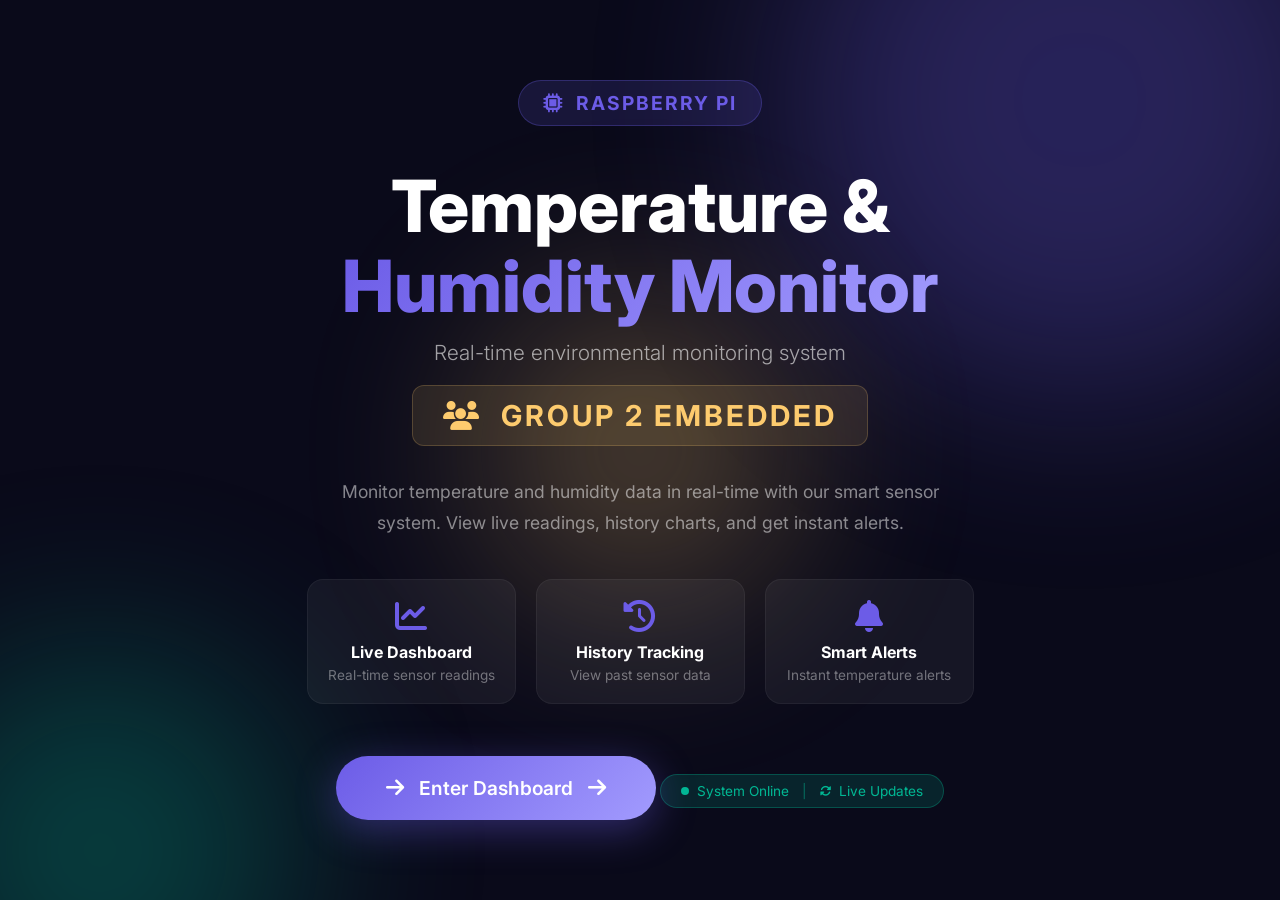
==== templates/index.html @ df996b07 "Add files via upload" ====
﻿<!DOCTYPE html>
<html lang="en">
<head>
    <meta charset="UTF-8" />
    <meta name="viewport" content="width=device-width, initial-scale=1.0" />
    <title>DHT11 Sensor Monitor</title>
    <link href="https://fonts.googleapis.com/css2?family=Inter:wght@300;400;600;700;800&display=swap" rel="stylesheet" />
    <link rel="stylesheet" href="https://cdnjs.cloudflare.com/ajax/libs/font-awesome/6.4.0/css/all.min.css" />
    <style>
        * { margin: 0; padding: 0; box-sizing: border-box; }
        body {
            font-family: 'Inter', sans-serif;
            background: #0a0a1a;
            color: white;
            min-height: 100vh;
            display: flex;
            align-items: center;
            justify-content: center;
            overflow: hidden;
        }
        .bg-animation {
            position: fixed;
            top: 0;
            left: 0;
            width: 100%;
            height: 100%;
            z-index: 0;
        }
        .orb {
            position: absolute;
            border-radius: 50%;
            filter: blur(100px);
            opacity: 0.3;
            animation: orbFloat 20s ease-in-out infinite;
        }
        .orb-1 { width: 600px; height: 600px; background: #6c5ce7; top: -200px; right: -100px; }
        .orb-2 { width: 400px; height: 400px; background: #00b894; bottom: -150px; left: -100px; animation-delay: -7s; }
        .orb-3 { width: 300px; height: 300px; background: #fdcb6e; top: 50%; left: 50%; transform: translate(-50%, -50%); animation-delay: -14s; }
        @keyframes orbFloat {
            0%, 100% { transform: translate(0, 0) scale(1); }
            33% { transform: translate(50px, -50px) scale(1.1); }
            66% { transform: translate(-50px, 50px) scale(0.9); }
        }
        .container {
            position: relative;
            z-index: 1;
            text-align: center;
            max-width: 900px;
            padding: 40px;
        }
        .logo {
            display: inline-flex;
            align-items: center;
            gap: 12px;
            font-size: 1.2rem;
            font-weight: 700;
            color: #6c5ce7;
            background: rgba(108, 92, 231, 0.15);
            padding: 10px 24px;
            border-radius: 50px;
            border: 1px solid rgba(108, 92, 231, 0.3);
            margin-bottom: 40px;
            letter-spacing: 2px;
        }
        .main-title {
            font-size: 4.5rem;
            font-weight: 800;
            line-height: 1.1;
            margin-bottom: 15px;
        }
        .main-title span {
            background: linear-gradient(135deg, #6c5ce7, #a29bfe);
            -webkit-background-clip: text;
            -webkit-text-fill-color: transparent;
        }
        .subtitle {
            font-size: 1.3rem;
            color: rgba(255, 255, 255, 0.6);
            margin-bottom: 10px;
            font-weight: 300;
        }
        .group-name {
            font-size: 1.8rem;
            font-weight: 700;
            color: #fdcb6e;
            margin: 10px 0 30px;
            letter-spacing: 3px;
            text-transform: uppercase;
            background: rgba(253, 203, 110, 0.1);
            padding: 12px 30px;
            border-radius: 12px;
            display: inline-block;
            border: 1px solid rgba(253, 203, 110, 0.2);
        }
        .group-name i { margin-right: 10px; }
        .description {
            font-size: 1.1rem;
            color: rgba(255, 255, 255, 0.5);
            max-width: 600px;
            margin: 0 auto 40px;
            line-height: 1.8;
        }
        .features {
            display: grid;
            grid-template-columns: repeat(3, 1fr);
            gap: 20px;
            margin: 30px 0 40px;
        }
        .feature-item {
            background: rgba(255, 255, 255, 0.05);
            padding: 20px;
            border-radius: 16px;
            border: 1px solid rgba(255, 255, 255, 0.05);
            transition: all 0.3s ease;
        }
        .feature-item:hover {
            transform: translateY(-5px);
            background: rgba(255, 255, 255, 0.08);
            border-color: rgba(108, 92, 231, 0.2);
        }
        .feature-item i {
            font-size: 2rem;
            color: #6c5ce7;
            margin-bottom: 10px;
        }
        .feature-item h4 { font-size: 1rem; margin-bottom: 5px; }
        .feature-item p { font-size: 0.85rem; color: rgba(255, 255, 255, 0.4); }
        .dashboard-btn {
            display: inline-flex;
            align-items: center;
            gap: 15px;
            background: linear-gradient(135deg, #6c5ce7, #a29bfe);
            color: white;
            padding: 20px 50px;
            border-radius: 60px;
            text-decoration: none;
            font-size: 1.2rem;
            font-weight: 600;
            transition: all 0.4s ease;
            border: none;
            cursor: pointer;
            position: relative;
            overflow: hidden;
            box-shadow: 0 10px 40px rgba(108, 92, 231, 0.4);
        }
        .dashboard-btn:hover {
            transform: translateY(-5px) scale(1.02);
            box-shadow: 0 20px 60px rgba(108, 92, 231, 0.6);
        }
        .dashboard-btn i {
            font-size: 1.3rem;
            transition: transform 0.3s ease;
        }
        .dashboard-btn:hover i { transform: translateX(8px); }
        .status-badge {
            display: inline-flex;
            align-items: center;
            gap: 8px;
            background: rgba(0, 184, 148, 0.15);
            padding: 8px 20px;
            border-radius: 50px;
            border: 1px solid rgba(0, 184, 148, 0.3);
            font-size: 0.85rem;
            color: #00b894;
            margin-top: 30px;
        }
        .status-dot {
            width: 8px;
            height: 8px;
            border-radius: 50%;
            background: #00b894;
            animation: pulseDot 2s ease-in-out infinite;
        }
        @keyframes pulseDot {
            0%, 100% { opacity: 1; transform: scale(1); }
            50% { opacity: 0.5; transform: scale(0.8); }
        }
        @media (max-width: 768px) {
            .main-title { font-size: 2.8rem; }
            .features { grid-template-columns: 1fr; }
            .container { padding: 20px; }
            .group-name { font-size: 1.2rem; padding: 10px 20px; }
            .dashboard-btn { padding: 16px 35px; font-size: 1rem; }
            .logo { font-size: 0.9rem; padding: 8px 18px; }
        }
        @media (max-width: 480px) {
            .main-title { font-size: 2rem; }
            .subtitle { font-size: 1rem; }
        }
    </style>
</head>
<body>
    <div class="bg-animation">
        <div class="orb orb-1"></div>
        <div class="orb orb-2"></div>
        <div class="orb orb-3"></div>
    </div>
    <div class="container">
        <div class="logo"><i class="fas fa-microchip"></i> RASPBERRY PI</div>
        <h1 class="main-title">Temperature &<br /><span>Humidity Monitor</span></h1>
        <p class="subtitle">Real-time environmental monitoring system</p>
        <div class="group-name"><i class="fas fa-users"></i> Group 2 Embedded</div>
        <p class="description">Monitor temperature and humidity data in real-time with our smart sensor system. View live readings, history charts, and get instant alerts.</p>
        <div class="features">
            <div class="feature-item"><i class="fas fa-chart-line"></i><h4>Live Dashboard</h4><p>Real-time sensor readings</p></div>
            <div class="feature-item"><i class="fas fa-history"></i><h4>History Tracking</h4><p>View past sensor data</p></div>
            <div class="feature-item"><i class="fas fa-bell"></i><h4>Smart Alerts</h4><p>Instant temperature alerts</p></div>
        </div>
        <a href="/dashboard" class="dashboard-btn">
            <i class="fas fa-arrow-right"></i> Enter Dashboard <i class="fas fa-arrow-right"></i>
        </a>
        <div class="status-badge">
            <span class="status-dot"></span> System Online <span style="opacity:0.5; margin:0 5px;">|</span>
            <i class="fas fa-sync-alt" style="font-size:0.7rem;"></i> Live Updates
        </div>
    </div>
</body>
</html>
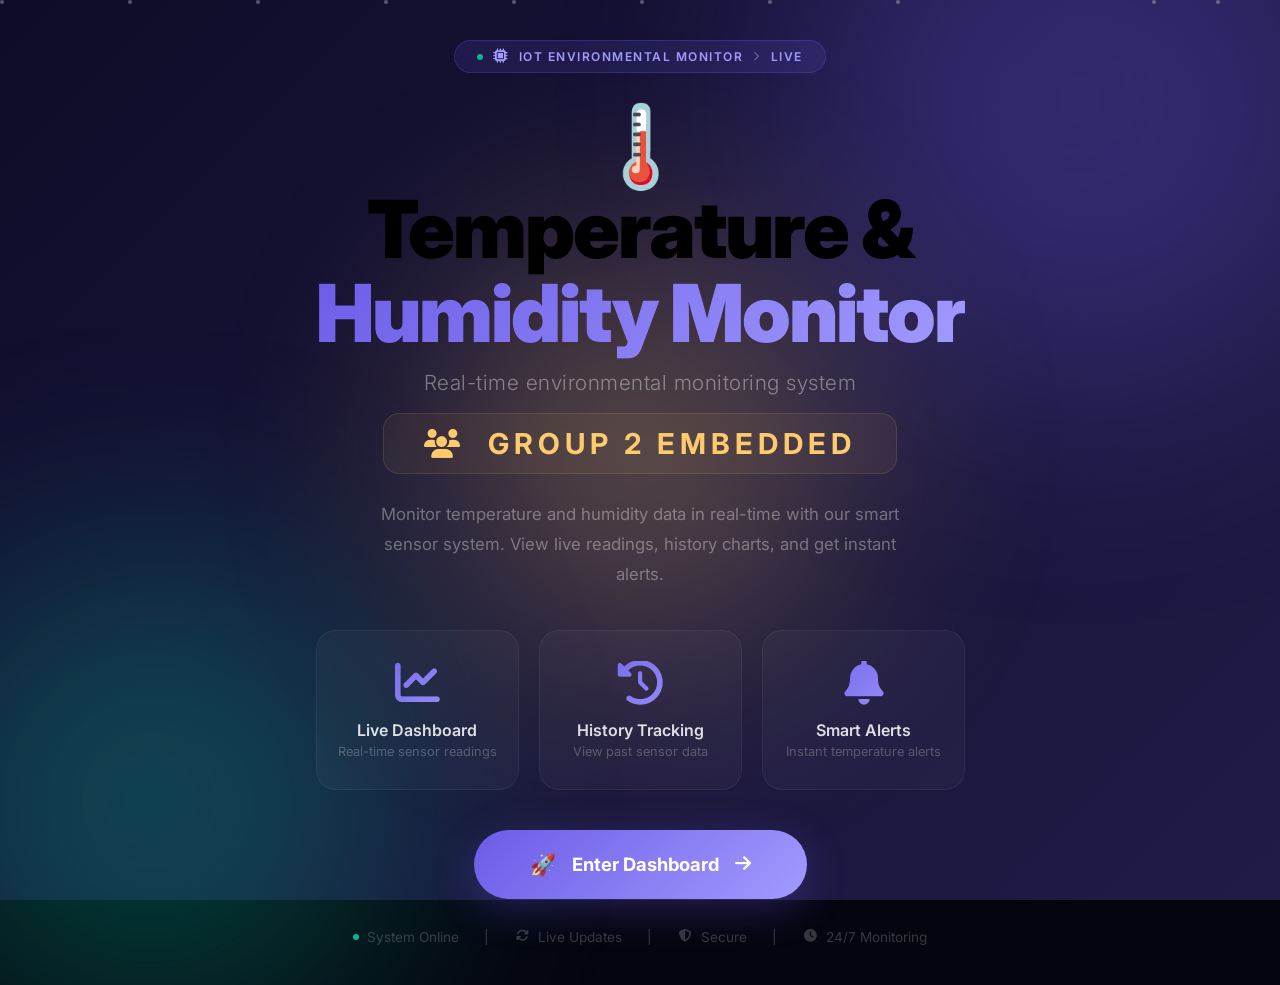
==== commit 18083665: "Add files via upload" ====
--- a/templates/index.html
+++ b/templates/index.html
@@ -4,215 +4,554 @@
     <meta charset="UTF-8" />
     <meta name="viewport" content="width=device-width, initial-scale=1.0" />
     <title>DHT11 Sensor Monitor</title>
-    <link href="https://fonts.googleapis.com/css2?family=Inter:wght@300;400;600;700;800&display=swap" rel="stylesheet" />
+    <link href="https://fonts.googleapis.com/css2?family=Inter:wght@300;400;600;700;800;900&display=swap" rel="stylesheet" />
     <link rel="stylesheet" href="https://cdnjs.cloudflare.com/ajax/libs/font-awesome/6.4.0/css/all.min.css" />
+    <link rel="stylesheet" href="{{ url_for('static', filename='style.css') }}" />
     <style>
-        * { margin: 0; padding: 0; box-sizing: border-box; }
+        /* ===== RESET & BASE ===== */
+        * {
+            margin: 0;
+            padding: 0;
+            box-sizing: border-box;
+        }
+
         body {
-            font-family: 'Inter', sans-serif;
-            background: #0a0a1a;
-            color: white;
+            font-family: 'Inter', -apple-system, BlinkMacSystemFont, sans-serif;
             min-height: 100vh;
             display: flex;
             align-items: center;
             justify-content: center;
+            background: #050510;
             overflow: hidden;
-        }
-        .bg-animation {
+            position: relative;
+        }
+
+        /* ===== ANIMATED GRADIENT BACKGROUND ===== */
+        .bg-gradient {
             position: fixed;
             top: 0;
             left: 0;
             width: 100%;
             height: 100%;
             z-index: 0;
-        }
+            background: linear-gradient(135deg, #0f0c29, #302b63, #24243e);
+            background-size: 400% 400%;
+            animation: gradientBG 15s ease-in-out infinite;
+        }
+
+        @keyframes gradientBG {
+            0% { background-position: 0% 50%; }
+            50% { background-position: 100% 50%; }
+            100% { background-position: 0% 50%; }
+        }
+
+        /* ===== FLOATING ORBS ===== */
         .orb {
-            position: absolute;
+            position: fixed;
             border-radius: 50%;
-            filter: blur(100px);
+            filter: blur(120px);
             opacity: 0.3;
-            animation: orbFloat 20s ease-in-out infinite;
-        }
-        .orb-1 { width: 600px; height: 600px; background: #6c5ce7; top: -200px; right: -100px; }
-        .orb-2 { width: 400px; height: 400px; background: #00b894; bottom: -150px; left: -100px; animation-delay: -7s; }
-        .orb-3 { width: 300px; height: 300px; background: #fdcb6e; top: 50%; left: 50%; transform: translate(-50%, -50%); animation-delay: -14s; }
+            pointer-events: none;
+            z-index: 0;
+            animation: orbFloat 25s ease-in-out infinite;
+        }
+
+        .orb-1 {
+            width: 600px;
+            height: 600px;
+            background: #6c5ce7;
+            top: -200px;
+            right: -100px;
+            animation-delay: 0s;
+        }
+
+        .orb-2 {
+            width: 500px;
+            height: 500px;
+            background: #00b894;
+            bottom: -150px;
+            left: -100px;
+            animation-delay: -8s;
+            animation-direction: reverse;
+        }
+
+        .orb-3 {
+            width: 400px;
+            height: 400px;
+            background: #fdcb6e;
+            top: 50%;
+            left: 50%;
+            transform: translate(-50%, -50%);
+            animation-delay: -15s;
+        }
+
         @keyframes orbFloat {
             0%, 100% { transform: translate(0, 0) scale(1); }
-            33% { transform: translate(50px, -50px) scale(1.1); }
-            66% { transform: translate(-50px, 50px) scale(0.9); }
-        }
-        .container {
+            33% { transform: translate(80px, -80px) scale(1.2); }
+            66% { transform: translate(-80px, 80px) scale(0.8); }
+        }
+
+        /* ===== FLOATING PARTICLES ===== */
+        .particles {
+            position: fixed;
+            top: 0;
+            left: 0;
+            width: 100%;
+            height: 100%;
+            z-index: 0;
+            pointer-events: none;
+            overflow: hidden;
+        }
+
+        .particle {
+            position: absolute;
+            width: 4px;
+            height: 4px;
+            background: rgba(255, 255, 255, 0.3);
+            border-radius: 50%;
+            animation: particleFloat 20s linear infinite;
+        }
+
+        .particle:nth-child(1) { left: 10%; animation-delay: 0s; animation-duration: 18s; }
+        .particle:nth-child(2) { left: 20%; animation-delay: 3s; animation-duration: 22s; }
+        .particle:nth-child(3) { left: 30%; animation-delay: 6s; animation-duration: 16s; }
+        .particle:nth-child(4) { left: 40%; animation-delay: 9s; animation-duration: 20s; }
+        .particle:nth-child(5) { left: 50%; animation-delay: 2s; animation-duration: 24s; }
+        .particle:nth-child(6) { left: 60%; animation-delay: 5s; animation-duration: 19s; }
+        .particle:nth-child(7) { left: 70%; animation-delay: 8s; animation-duration: 21s; }
+        .particle:nth-child(😎) { left: 80%; animation-delay: 1s; animation-duration: 17s; }
+        .particle:nth-child(9) { left: 90%; animation-delay: 4s; animation-duration: 23s; }
+        .particle:nth-child(10) { left: 95%; animation-delay: 7s; animation-duration: 20s; }
+
+        @keyframes particleFloat {
+            0% { transform: translateY(100vh) scale(0); opacity: 0; }
+            10% { opacity: 1; }
+            90% { opacity: 1; }
+            100% { transform: translateY(-10vh) scale(1); opacity: 0; }
+        }
+
+        /* ===== MAIN CONTAINER ===== */
+        .landing-container {
             position: relative;
             z-index: 1;
             text-align: center;
-            max-width: 900px;
+            max-width: 1100px;
             padding: 40px;
-        }
-        .logo {
+            animation: fadeInUp 1s ease-out;
+        }
+
+        @keyframes fadeInUp {
+            from {
+                opacity: 0;
+                transform: translateY(40px);
+            }
+            to {
+                opacity: 1;
+                transform: translateY(0);
+            }
+        }
+
+        /* ===== BADGE ===== */
+        .badge {
             display: inline-flex;
             align-items: center;
-            gap: 12px;
-            font-size: 1.2rem;
-            font-weight: 700;
-            color: #6c5ce7;
+            gap: 10px;
+            padding: 8px 22px;
             background: rgba(108, 92, 231, 0.15);
-            padding: 10px 24px;
+            border: 1px solid rgba(108, 92, 231, 0.25);
             border-radius: 50px;
-            border: 1px solid rgba(108, 92, 231, 0.3);
-            margin-bottom: 40px;
-            letter-spacing: 2px;
-        }
-        .main-title {
-            font-size: 4.5rem;
-            font-weight: 800;
-            line-height: 1.1;
+            font-size: 0.75rem;
+            font-weight: 600;
+            color: #a29bfe;
+            letter-spacing: 1.5px;
+            text-transform: uppercase;
+            backdrop-filter: blur(10px);
+            margin-bottom: 30px;
+            animation: fadeInUp 1s ease-out 0.2s both;
+        }
+
+        .badge i {
+            font-size: 0.9rem;
+        }
+
+        .badge .dot {
+            width: 6px;
+            height: 6px;
+            border-radius: 50%;
+            background: #00b894;
+            animation: pulseDot 2s ease-in-out infinite;
+        }
+
+        @keyframes pulseDot {
+            0%, 100% { opacity: 1; transform: scale(1); }
+            50% { opacity: 0.4; transform: scale(0.7); }
+        }
+
+        /* ===== TITLE ===== */
+        .title {
+            font-size: 5rem;
+            font-weight: 900;
+            line-height: 1.05;
             margin-bottom: 15px;
-        }
-        .main-title span {
-            background: linear-gradient(135deg, #6c5ce7, #a29bfe);
+            letter-spacing: -2px;
+            animation: fadeInUp 1s ease-out 0.3s both;
+        }
+
+        .title .highlight {
+            background: linear-gradient(135deg, #6c5ce7, #a29bfe, #fdcb6e, #6c5ce7);
+            background-size: 300% 300%;
             -webkit-background-clip: text;
             -webkit-text-fill-color: transparent;
-        }
+            animation: gradientShift 5s ease-in-out infinite;
+        }
+
+        @keyframes gradientShift {
+            0%, 100% { background-position: 0% 50%; }
+            50% { background-position: 100% 50%; }
+        }
+
+        .title .icon {
+            display: inline-block;
+            animation: floatIcon 3s ease-in-out infinite;
+        }
+
+        @keyframes floatIcon {
+            0%, 100% { transform: translateY(0) rotate(0deg); }
+            50% { transform: translateY(-10px) rotate(5deg); }
+        }
+
+        /* ===== SUBTITLE ===== */
         .subtitle {
             font-size: 1.3rem;
-            color: rgba(255, 255, 255, 0.6);
-            margin-bottom: 10px;
+            color: rgba(255, 255, 255, 0.4);
             font-weight: 300;
-        }
+            margin-bottom: 8px;
+            letter-spacing: 0.5px;
+            animation: fadeInUp 1s ease-out 0.4s both;
+        }
+
+        /* ===== GROUP NAME ===== */
         .group-name {
             font-size: 1.8rem;
             font-weight: 700;
             color: #fdcb6e;
-            margin: 10px 0 30px;
-            letter-spacing: 3px;
+            margin: 10px 0 25px;
+            letter-spacing: 5px;
             text-transform: uppercase;
-            background: rgba(253, 203, 110, 0.1);
-            padding: 12px 30px;
-            border-radius: 12px;
+            background: rgba(253, 203, 110, 0.06);
+            padding: 12px 40px;
+            border-radius: 16px;
             display: inline-block;
-            border: 1px solid rgba(253, 203, 110, 0.2);
-        }
-        .group-name i { margin-right: 10px; }
+            border: 1px solid rgba(253, 203, 110, 0.12);
+            backdrop-filter: blur(10px);
+            animation: fadeInUp 1s ease-out 0.5s both;
+        }
+
+        .group-name i {
+            margin-right: 12px;
+            color: #fdcb6e;
+        }
+
+        /* ===== DESCRIPTION ===== */
         .description {
-            font-size: 1.1rem;
-            color: rgba(255, 255, 255, 0.5);
-            max-width: 600px;
+            font-size: 1.05rem;
+            color: rgba(255, 255, 255, 0.35);
+            max-width: 550px;
             margin: 0 auto 40px;
             line-height: 1.8;
-        }
-        .features {
+            animation: fadeInUp 1s ease-out 0.6s both;
+        }
+
+        /* ===== FEATURES GRID ===== */
+        .features-grid {
             display: grid;
             grid-template-columns: repeat(3, 1fr);
             gap: 20px;
-            margin: 30px 0 40px;
-        }
-        .feature-item {
-            background: rgba(255, 255, 255, 0.05);
-            padding: 20px;
-            border-radius: 16px;
+            margin: 0 0 40px;
+            width: 100%;
+            max-width: 800px;
+            animation: fadeInUp 1s ease-out 0.7s both;
+        }
+
+        .feature-card {
+            background: rgba(255, 255, 255, 0.03);
+            backdrop-filter: blur(20px);
+            padding: 30px 20px;
+            border-radius: 20px;
             border: 1px solid rgba(255, 255, 255, 0.05);
-            transition: all 0.3s ease;
-        }
-        .feature-item:hover {
-            transform: translateY(-5px);
-            background: rgba(255, 255, 255, 0.08);
+            transition: all 0.5s cubic-bezier(0.4, 0, 0.2, 1);
+            cursor: pointer;
+            position: relative;
+            overflow: hidden;
+        }
+
+        .feature-card::before {
+            content: '';
+            position: absolute;
+            top: 0;
+            left: 0;
+            right: 0;
+            height: 2px;
+            background: linear-gradient(90deg, transparent, #6c5ce7, transparent);
+            transform: scaleX(0);
+            transition: transform 0.5s ease;
+        }
+
+        .feature-card:hover::before {
+            transform: scaleX(1);
+        }
+
+        .feature-card:hover {
+            transform: translateY(-10px);
+            background: rgba(255, 255, 255, 0.06);
             border-color: rgba(108, 92, 231, 0.2);
-        }
-        .feature-item i {
-            font-size: 2rem;
-            color: #6c5ce7;
-            margin-bottom: 10px;
-        }
-        .feature-item h4 { font-size: 1rem; margin-bottom: 5px; }
-        .feature-item p { font-size: 0.85rem; color: rgba(255, 255, 255, 0.4); }
-        .dashboard-btn {
+            box-shadow: 0 20px 60px rgba(0, 0, 0, 0.4);
+        }
+
+        .feature-card i {
+            font-size: 2.8rem;
+            background: linear-gradient(135deg, #6c5ce7, #a29bfe);
+            -webkit-background-clip: text;
+            -webkit-text-fill-color: transparent;
+            margin-bottom: 14px;
+            display: block;
+        }
+
+        .feature-card h4 {
+            font-size: 1rem;
+            font-weight: 600;
+            margin-bottom: 4px;
+            color: rgba(255, 255, 255, 0.85);
+        }
+
+        .feature-card p {
+            font-size: 0.8rem;
+            color: rgba(255, 255, 255, 0.25);
+        }
+
+        /* ===== ENTER BUTTON ===== */
+        .enter-btn {
             display: inline-flex;
             align-items: center;
-            gap: 15px;
+            gap: 16px;
+            padding: 22px 56px;
             background: linear-gradient(135deg, #6c5ce7, #a29bfe);
+            border-radius: 60px;
             color: white;
-            padding: 20px 50px;
-            border-radius: 60px;
             text-decoration: none;
-            font-size: 1.2rem;
-            font-weight: 600;
+            font-size: 1.15rem;
+            font-weight: 700;
             transition: all 0.4s ease;
+            box-shadow: 0 10px 40px rgba(108, 92, 231, 0.3);
             border: none;
             cursor: pointer;
             position: relative;
             overflow: hidden;
-            box-shadow: 0 10px 40px rgba(108, 92, 231, 0.4);
-        }
-        .dashboard-btn:hover {
-            transform: translateY(-5px) scale(1.02);
-            box-shadow: 0 20px 60px rgba(108, 92, 231, 0.6);
-        }
-        .dashboard-btn i {
+            animation: fadeInUp 1s ease-out 0.8s both;
+        }
+
+        .enter-btn::before {
+            content: '';
+            position: absolute;
+            top: -50%;
+            left: -50%;
+            width: 200%;
+            height: 200%;
+            background: radial-gradient(circle, rgba(255, 255, 255, 0.1) 0%, transparent 70%);
+            opacity: 0;
+            transition: opacity 0.6s ease;
+        }
+
+        .enter-btn:hover::before {
+            opacity: 1;
+        }
+
+        .enter-btn::after {
+            content: '';
+            position: absolute;
+            top: 0;
+            left: -100%;
+            width: 100%;
+            height: 100%;
+            background: linear-gradient(90deg, transparent, rgba(255, 255, 255, 0.15), transparent);
+            transition: 0.8s;
+        }
+
+        .enter-btn:hover::after {
+            left: 100%;
+        }
+
+        .enter-btn:hover {
+            transform: translateY(-6px) scale(1.02);
+            box-shadow: 0 20px 60px rgba(108, 92, 231, 0.5);
+        }
+
+        .enter-btn i {
+            transition: transform 0.3s ease;
+        }
+
+        .enter-btn:hover i {
+            transform: translateX(10px);
+        }
+
+        .enter-btn .btn-icon {
             font-size: 1.3rem;
-            transition: transform 0.3s ease;
-        }
-        .dashboard-btn:hover i { transform: translateX(8px); }
-        .status-badge {
-            display: inline-flex;
+        }
+
+        /* ===== FOOTER STATUS ===== */
+        .footer-status {
+            display: flex;
+            align-items: center;
+            gap: 25px;
+            justify-content: center;
+            font-size: 0.85rem;
+            color: rgba(255, 255, 255, 0.2);
+            margin-top: 30px;
+            animation: fadeInUp 1s ease-out 0.9s both;
+        }
+
+        .footer-status span {
+            display: flex;
             align-items: center;
             gap: 8px;
-            background: rgba(0, 184, 148, 0.15);
-            padding: 8px 20px;
-            border-radius: 50px;
-            border: 1px solid rgba(0, 184, 148, 0.3);
-            font-size: 0.85rem;
-            color: #00b894;
-            margin-top: 30px;
-        }
-        .status-dot {
-            width: 8px;
-            height: 8px;
+        }
+
+        .footer-status .dot {
+            display: inline-block;
+            width: 6px;
+            height: 6px;
             border-radius: 50%;
             background: #00b894;
             animation: pulseDot 2s ease-in-out infinite;
         }
-        @keyframes pulseDot {
-            0%, 100% { opacity: 1; transform: scale(1); }
-            50% { opacity: 0.5; transform: scale(0.8); }
-        }
+
+        .footer-status i {
+            font-size: 0.8rem;
+        }
+
+        /* ===== RESPONSIVE ===== */
         @media (max-width: 768px) {
-            .main-title { font-size: 2.8rem; }
-            .features { grid-template-columns: 1fr; }
-            .container { padding: 20px; }
-            .group-name { font-size: 1.2rem; padding: 10px 20px; }
-            .dashboard-btn { padding: 16px 35px; font-size: 1rem; }
-            .logo { font-size: 0.9rem; padding: 8px 18px; }
-        }
+            .title { font-size: 2.8rem; }
+            .features-grid { grid-template-columns: 1fr; }
+            .landing-container { padding: 20px; }
+            .group-name { font-size: 1.2rem; padding: 10px 24px; letter-spacing: 3px; }
+            .enter-btn { padding: 18px 36px; font-size: 1rem; }
+            .badge { font-size: 0.65rem; padding: 6px 16px; }
+            .subtitle { font-size: 1rem; }
+            .footer-status { flex-wrap: wrap; gap: 12px; }
+        }
+
         @media (max-width: 480px) {
-            .main-title { font-size: 2rem; }
-            .subtitle { font-size: 1rem; }
+            .title { font-size: 2.2rem; }
+            .description { font-size: 0.95rem; }
+            .feature-card { padding: 24px 16px; }
+            .enter-btn { padding: 16px 28px; font-size: 0.95rem; }
+            .group-name { font-size: 1rem; letter-spacing: 2px; padding: 8px 16px; }
         }
     </style>
 </head>
 <body>
-    <div class="bg-animation">
-        <div class="orb orb-1"></div>
-        <div class="orb orb-2"></div>
-        <div class="orb orb-3"></div>
+    <!-- Background -->
+    <div class="bg-gradient"></div>
+
+    <!-- Floating Orbs -->
+    <div class="orb orb-1"></div>
+    <div class="orb orb-2"></div>
+    <div class="orb orb-3"></div>
+
+    <!-- Particles -->
+    <div class="particles">
+        <div class="particle"></div>
+        <div class="particle"></div>
+        <div class="particle"></div>
+        <div class="particle"></div>
+        <div class="particle"></div>
+        <div class="particle"></div>
+        <div class="particle"></div>
+        <div class="particle"></div>
+        <div class="particle"></div>
+        <div class="particle"></div>
     </div>
-    <div class="container">
-        <div class="logo"><i class="fas fa-microchip"></i> RASPBERRY PI</div>
-        <h1 class="main-title">Temperature &<br /><span>Humidity Monitor</span></h1>
+
+    <!-- Main Container -->
+    <div class="landing-container">
+        <!-- Badge -->
+        <div class="badge">
+            <span class="dot"></span>
+            <i class="fas fa-microchip"></i>
+            IoT Environmental Monitor
+            <i class="fas fa-chevron-right" style="font-size: 0.6rem; opacity: 0.5;"></i>
+            Live
+        </div>
+
+        <!-- Title -->
+        <h1 class="title">
+            <span class="icon">🌡️</span><br />
+            Temperature &<br />
+            <span class="highlight">Humidity Monitor</span>
+        </h1>
+
         <p class="subtitle">Real-time environmental monitoring system</p>
-        <div class="group-name"><i class="fas fa-users"></i> Group 2 Embedded</div>
-        <p class="description">Monitor temperature and humidity data in real-time with our smart sensor system. View live readings, history charts, and get instant alerts.</p>
-        <div class="features">
-            <div class="feature-item"><i class="fas fa-chart-line"></i><h4>Live Dashboard</h4><p>Real-time sensor readings</p></div>
-            <div class="feature-item"><i class="fas fa-history"></i><h4>History Tracking</h4><p>View past sensor data</p></div>
-            <div class="feature-item"><i class="fas fa-bell"></i><h4>Smart Alerts</h4><p>Instant temperature alerts</p></div>
+
+        <!-- Group Name -->
+        <div class="group-name">
+            <i class="fas fa-users"></i>
+            Group 2 Embedded
         </div>
-        <a href="/dashboard" class="dashboard-btn">
-            <i class="fas fa-arrow-right"></i> Enter Dashboard <i class="fas fa-arrow-right"></i>
+
+        <p class="description">
+            Monitor temperature and humidity data in real-time with our smart sensor system.
+            View live readings, history charts, and get instant alerts.
+        </p>
+
+        <!-- Features -->
+        <div class="features-grid">
+            <div class="feature-card">
+                <i class="fas fa-chart-line"></i>
+                <h4>Live Dashboard</h4>
+                <p>Real-time sensor readings</p>
+            </div>
+            <div class="feature-card">
+                <i class="fas fa-history"></i>
+                <h4>History Tracking</h4>
+                <p>View past sensor data</p>
+            </div>
+            <div class="feature-card">
+                <i class="fas fa-bell"></i>
+                <h4>Smart Alerts</h4>
+                <p>Instant temperature alerts</p>
+            </div>
+        </div>
+
+        <!-- Enter Button -->
+        <a href="/dashboard" class="enter-btn">
+            <span class="btn-icon">🚀</span>
+            Enter Dashboard
+            <i class="fas fa-arrow-right"></i>
         </a>
-        <div class="status-badge">
-            <span class="status-dot"></span> System Online <span style="opacity:0.5; margin:0 5px;">|</span>
-            <i class="fas fa-sync-alt" style="font-size:0.7rem;"></i> Live Updates
+
+        <!-- Footer Status -->
+        <div class="footer-status">
+            <span>
+                <span class="dot"></span>
+                System Online
+            </span>
+            <span>|</span>
+            <span>
+                <i class="fas fa-sync-alt fa-fw"></i>
+                Live Updates
+            </span>
+            <span>|</span>
+            <span>
+                <i class="fas fa-shield-alt fa-fw"></i>
+                Secure
+            </span>
+            <span>|</span>
+            <span>
+                <i class="fas fa-clock fa-fw"></i>
+                24/7 Monitoring
+            </span>
         </div>
     </div>
 </body>
-</html>
+</html>
